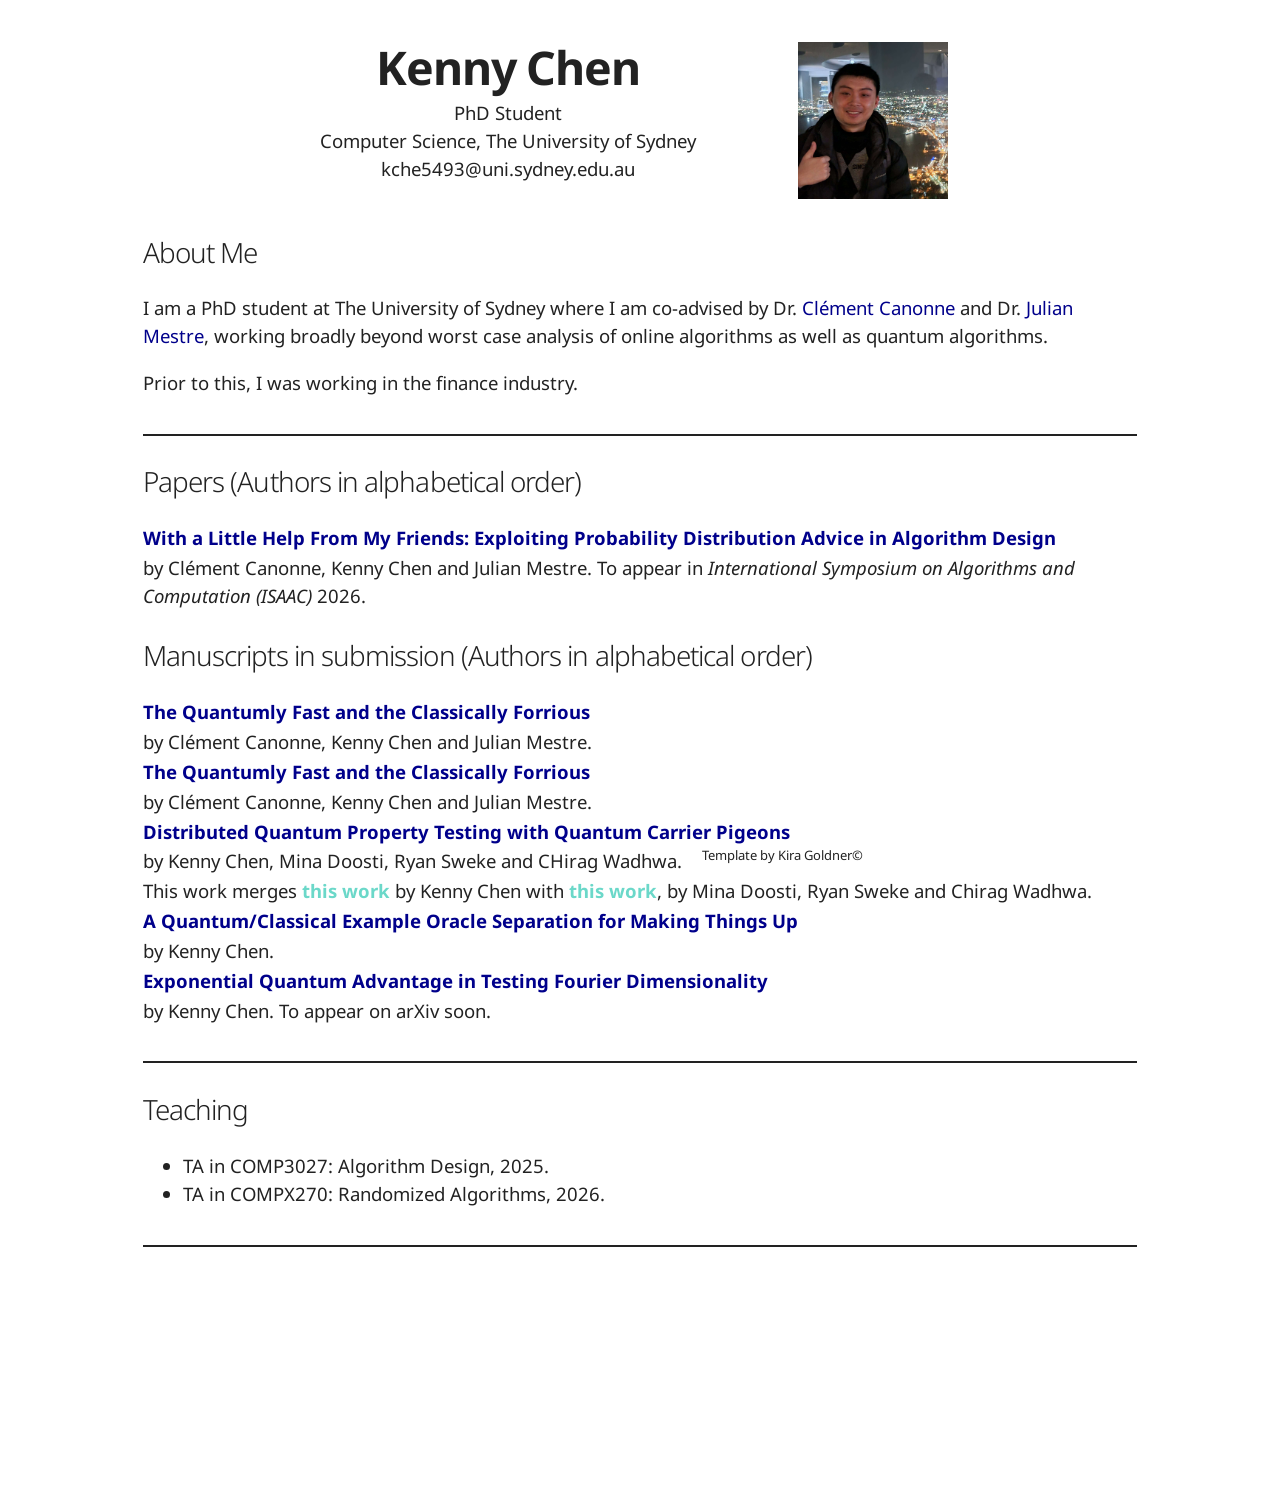
==== index.html @ e3edb9c4 "Update index.html small foramt" ====
<!DOCTYPE html PUBLIC "-//W3C//DTD XHTML 1.0 Strict//EN"
   "http://www.w3.org/TR/xhtml1/DTD/xhtml1-strict.dtd">
<html xml:lang="en" xmlns="http://www.w3.org/1999/xhtml" lang="en">

<head>
	
	<title>
		Kenny Chen
	</title>
	<link rel="stylesheet" type="text/css" href="https://fonts.googleapis.com/css2?family=Noto+Sans:ital,wght@0,400;0,700;1,400;1,700&family=Vollkorn&display=swap">
	<link rel="stylesheet" type="text/css" href="http://fonts.googleapis.com/css?family=Alegreya">
	<link rel="stylesheet" type="text/css" href="http://fonts.googleapis.com/css?family=Vollkorn">
	<link rel="stylesheet" href="main.css" type="text/css"/>
</head>

<body>
    
<div id="contentpane">
    
    <div id="content">

    <div id="pagetitle">
        
    <div id="name"> <h1>Kenny Chen</h1>
    <p>PhD Student<br/>
    Computer Science, The University of Sydney<br/>
    kche5493@uni.sydney.edu.au</p></div>
    
    <div id="headerimg"><img src="Untitled.png" width="150px"></div>
    
    </div>
    

<div>
      <h4>About Me</h4>
      
      <p>I am a PhD student at The University of Sydney where I am co-advised by Dr. <a href="https://ccanonne.github.io/" target="_blank" style="color: #00008b;">Clément Canonne</a> and Dr. <a href="https://www.sydney.edu.au/engineering/about/our-people/academic-staff/julian-mestre.html" target="_blank" style="color: #00008b;">Julian Mestre</a>, working broadly beyond worst case analysis of online algorithms as well as quantum algorithms.</p>
      
      <p>Prior to this, I was working in the finance industry.</p>
</div>

<hr class="divider" />

<div>
      <h4>Papers (Authors in alphabetical order)</h4>
      
     <div class="paper">
          <p class="title"><a href="https://arxiv.org/abs/2505.04949" target="_blank"><b>With a Little Help From My Friends: Exploiting Probability Distribution Advice in Algorithm Design</b></a></i></p>
          <p>by Clément Canonne, Kenny Chen and Julian Mestre. To appear in <i>International Symposium on Algorithms and Computation (ISAAC)</i> 2026.</p>
          <!--<p>In Alice Bob Charlie <b>(ABC 2020)</b>.</p>
     </div> 
     
     <div class="paper">
          <p class="title"><a href="" target="_blank"><b>Look I Have Another Paper</b></a></p>
          <p>with Coauthor Four and Coauthor Five.</p>
          <p>In Xylophone Yemen Zoo <b>(Zoo 2015)</b>.</p>
     </div> -->




</div>   


<div>
      <h4>Manuscripts in submission (Authors in alphabetical order)</h4>
      
     <div class="paper">
		 <p class="title"><a href="https://arxiv.org/abs/2602.07503" target="_blank"><b>The Quantumly Fast and the Classically Forrious</b></a></i></p>
		 <p>by Clément Canonne, Kenny Chen and Julian Mestre.</p>
		 <p class="title"><a href="https://arxiv.org/abs/2609.08864" target="_blank"><b>The Quantumly Fast and the Classically Forrious</b></a></i></p>
		 <p>by Clément Canonne, Kenny Chen and Julian Mestre.</p>
		 <p class="title"><a href="https://arxiv.org/abs/2606.31753v2" target="_blank"><b>Distributed Quantum Property Testing with Quantum Carrier Pigeons</b></a></i></p>
		 <p>by Kenny Chen, Mina Doosti, Ryan Sweke and CHirag Wadhwa.</p> 
		 <p>This work merges <a href="https://arxiv.org/abs/2606.31753" target="_blank"><b>this work</b></a></i> by Kenny Chen with <a href="https://arxiv.org/abs/2604.05962" target="_blank"><b>this work</b></a></i>, by Mina Doosti, Ryan Sweke and Chirag Wadhwa.</p>
		 <p class="title"><a href="https://arxiv.org/abs/2608.11648" target="_blank" style="color: #00008b;"><b>A Quantum/Classical Example Oracle Separation for Making Things Up</b></a></i></p>
		 <p>by Kenny Chen.</p>
		 <p class="title"><a href="" target="_blank" style="color: #00008b;"><b>Exponential Quantum Advantage in Testing Fourier Dimensionality</b></a></i></p>
		 <p>by Kenny Chen. To appear on arXiv soon.</p>
          <!--<p>In Alice Bob Charlie <b>(ABC 2020)</b>.</p>
     </div> 
     
     <div class="paper">
          <p class="title"><a href="" target="_blank"><b>Look I Have Another Paper</b></a></p>
          <p>with Coauthor Four and Coauthor Five.</p>
          <p>In Xylophone Yemen Zoo <b>(Zoo 2015)</b>.</p>
     </div> -->




</div>       

<hr class="divider" />

<div>
      <h4>Teaching</h4>
      
      <p>
      <ul>
      <li>TA in COMP3027: Algorithm Design, 2025.</li>
	  <li>TA in COMPX270: Randomized Algorithms, 2026.</li>
      </ul>
      </p>
</div>

<hr class="divider" />

<!--<div>

      <h4>Some Seminar</h4>
      
      <p>
      <table class="rg" style="margin-left:auto; margin-right:auto;">
      <tr>
        <th style="width: 100px;">Date</th>
        <th style="width: 350px;">Speaker</th>
        <th style="width: 350px;">Title</th>
      </tr>
      <tr>
        <td>9/1/20</td>
        <td>Alice Bobbington</td>
        <td>SNARKy STARKs</td>
      </tr>
      <tr>
        <td>9/8/20</td>
        <td>Charlie Davidson</td>
        <td>Sharp DAGs</td>
      </tr>
      </table></p>

</div>-->

   


    </div>


</div>

    <div id="buffer"></div>
    <div id="footer">   <div>Template by Kira Goldner&#169;</div> </div>
    <!-- If you really feel uncomfortable with giving me credit by name on your site, rather than deleting, please at lease uncomment and use the following logo credit. -->
    <!--div id="footer"><div id="logo"> <a href="https://www.kiragoldner.com/" target="_blank"><img src="https://www.kiragoldner.com/favicon.png" width="12pt"/></a></div><div>&#169; Template</div-->

  </body>


</html>
---- main.css ----
html {
  font-size: 72.5%; }

body {
    -webkit-animation-delay: 0.1s;
    -webkit-animation-name: fontfix;
    -webkit-animation-duration: 0.1s;
    -webkit-animation-iteration-count: 1;
    -webkit-animation-timing-function: linear;
    font-size: 1.6em; /* currently ems cause chrome bug misinterpreting rems on body element */
    line-height: 1.7;
    font-weight: 400;
    font-family: "Noto Sans", sans-serif;
    color: #222; 
}

@-webkit-keyframes fontfix {
    from { opacity: 1; }
    to   { opacity: 1; }
}

h1, h2, h3, h4, h5, h6 {
  margin-top: 0;
  margin-bottom: 2rem;
  font-weight: 300; }
h1 { font-size: 4.0rem; line-height: 1.2;  letter-spacing: -.1rem;}
h2 { font-size: 3.6rem; line-height: 1.25; letter-spacing: -.1rem; }
h3 { font-size: 3.0rem; line-height: 1.3;  letter-spacing: -.1rem; }
h4 { font-size: 2.4rem; line-height: 1.35; letter-spacing: -.08rem; margin-top:2.4rem;}
h5 { font-size: 1.8rem; line-height: 1.5;  letter-spacing: -.05rem; }
h6 { font-size: 1.5rem; line-height: 1.6;  letter-spacing: 0; }

div#headpane {

    position:relative;
    margin-left:auto;
    margin-right:auto;
    margin-top:40px;
    height:auto;
    width: 950px;
}

div#contentpane {
    
    position:relative;
    margin-top: -10px;
    margin-left:auto;
    margin-right:auto;
    padding-bottom: 100px;
    color: #222222;
    font-size:100%;
    width: 85%; 
    background-color: #FFFFFF;
    clear: both;
    line-height: 150%;
    z-index: 1;
}

div#content {
    position: relative;
    top: 20px;
    margin-left:40px;
    margin-right:40px;
    width: auto;
}

div#pagetitle{
    
    text-align:left;
    margin-top: 3%;
    /*margin-left: 10%;*/
    margin-left: auto;
    margin-right: auto;
    width: 700px;
    margin-bottom: 3%; /*previously 4*/
    display: flex;
    justify-content: center;
}

#headerimg {
    margin-left: 100px;
    border: 2px solid #FFFFFF;
    width: 150px;
    height: 150px;
    margin-bottom: 10px;
    margin-right: 10px;
}

#name {
    vertical-align: top;
    text-align: center;
}

p {
    height: auto;
    margin: 0;
    margin-bottom: 1em;
}

h1{
    color: #222222;     
    font-weight: bold;
    margin: 0% 0% 1% 0%;
}

h2{
    color: #222222;
    margin: -1% 0%;
    font-weight: bold;
}

h3 {
    font-weight: bold;
}

h1 > a{
    color: #222222;
    text-decoration: none;
    font-weight: bold;
}

h1>a:hover {
    color: #222222;
    text-decoration: none;
    font-weight: bold;
}

#footer {
    margin: 30px 0px;
    text-align: center;
    position: fixed;
    bottom: 0px;
    font-size:70%;
    width: 100%;
    color: #222222;
    z-index: 0;
    display: flex;
    justify-content: center;
    align-items: flex-start;    
}

#footer a:hover, #contentpane a:hover {
    color: #40A596;
}

hr {
    color: #222222;
    height = 1px;
}

a {
    color: #6BD8C9;  
    text-decoration: none;
    /*font-weight: normal;*/
}

table ol {
    margin: 0%;
    margin-left: -1.3em;
}

.rg {
    border-collapse: collapse;
    text-align:left;
    vertical-align: top;
}

.rg table, .rg th, .rg td{
    border-bottom: 1px solid black;
    border-collapse: collapse;
    vertical-align: top;
}

.rg th, .rg td {
    padding: 5px 10px;
}

.paper {
  margin-bottom: 20px 
}

.paper p {
  margin-bottom: 2px 
}

.paper .title a {
  color: #00008b;
}

.paper .title a:visited {
  color: #00008b;
}
  
.divider {
    height: 2px;
    border: #222222;    
    background-color: #222222;  
    margin-top: 3.2rem;  
    margin-bottom: 2.4rem;  
  }
  
.nav {
    width: 100%;
    background-color: #d3f3ef; 
    border-color: #d3f3ef;
    color: #222222;
    margin-top: -13px;
    margin-left: -8px;
    margin-bottom: 20px;
    text-align: center;
    font-size: 90%;
    position: fixed;
    z-index: 2;
    display: flex;
    justify-content: space-evenly;
    align-items: center;    
    height: 50px;
}

.nav div {
    padding: 0px 5px;
}

.nav a {
    color: #222222;
}

.nav a:hover {
    color: #40A596;
}

#empty {
    width: 100%;
    height: 40px;
}

.on {
    font-weight: bold;
}

#buffer {
    width: 100%;
    height: 140px;
    z-index: 0;
}

#logo {
    height: 15pt;
    margin-right: 2px;
    margin-left: 5px;
    padding-top: 2px;
}
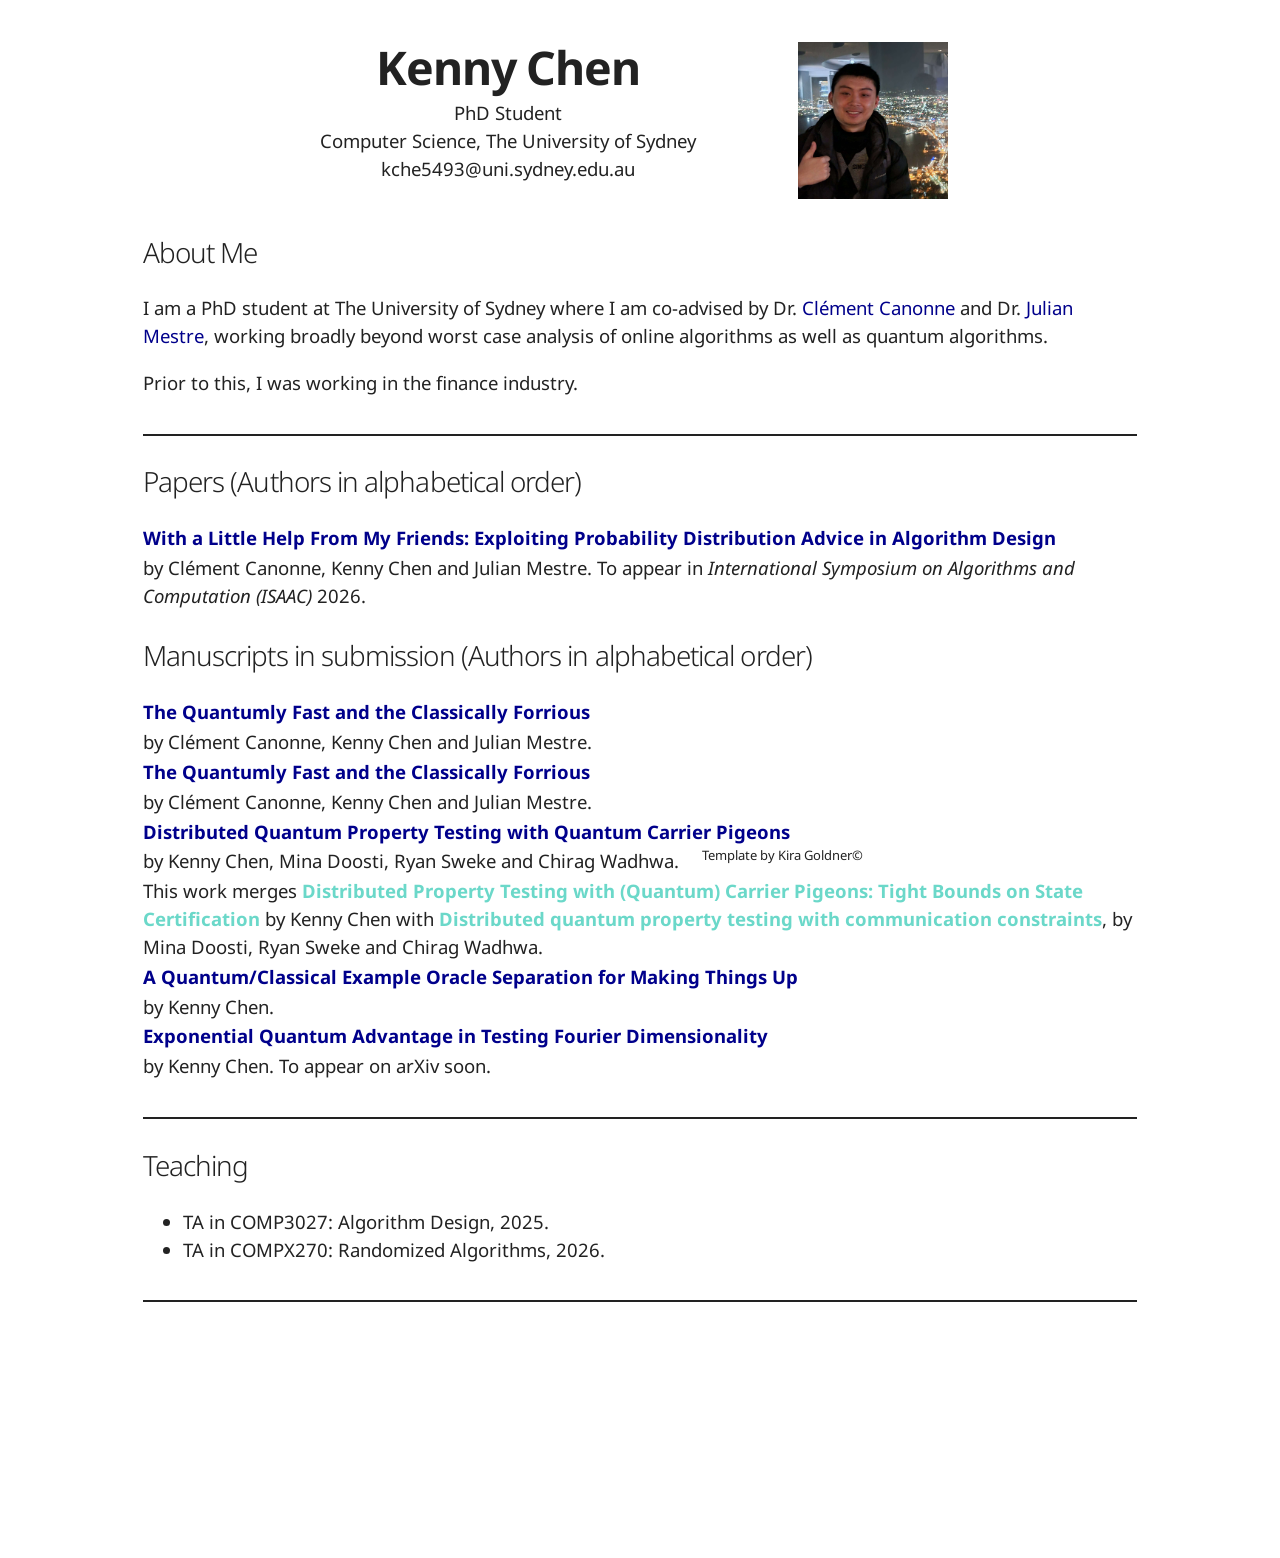
==== commit 5648a83d: "Update index.html paper names" ====
--- a/index.html
+++ b/index.html
@@ -71,8 +71,8 @@
 		 <p class="title"><a href="https://arxiv.org/abs/2609.08864" target="_blank"><b>The Quantumly Fast and the Classically Forrious</b></a></i></p>
 		 <p>by Clément Canonne, Kenny Chen and Julian Mestre.</p>
 		 <p class="title"><a href="https://arxiv.org/abs/2606.31753v2" target="_blank"><b>Distributed Quantum Property Testing with Quantum Carrier Pigeons</b></a></i></p>
-		 <p>by Kenny Chen, Mina Doosti, Ryan Sweke and CHirag Wadhwa.</p> 
-		 <p>This work merges <a href="https://arxiv.org/abs/2606.31753" target="_blank"><b>this work</b></a></i> by Kenny Chen with <a href="https://arxiv.org/abs/2604.05962" target="_blank"><b>this work</b></a></i>, by Mina Doosti, Ryan Sweke and Chirag Wadhwa.</p>
+		 <p>by Kenny Chen, Mina Doosti, Ryan Sweke and Chirag Wadhwa.</p> 
+		 <p>This work merges <a href="https://arxiv.org/abs/2606.31753" target="_blank"><b>Distributed Property Testing with (Quantum) Carrier Pigeons: Tight Bounds on State Certification</b></a></i> by Kenny Chen with <a href="https://arxiv.org/abs/2604.05962" target="_blank"><b>Distributed quantum property testing with communication constraints</b></a></i>, by Mina Doosti, Ryan Sweke and Chirag Wadhwa.</p>
 		 <p class="title"><a href="https://arxiv.org/abs/2608.11648" target="_blank" style="color: #00008b;"><b>A Quantum/Classical Example Oracle Separation for Making Things Up</b></a></i></p>
 		 <p>by Kenny Chen.</p>
 		 <p class="title"><a href="" target="_blank" style="color: #00008b;"><b>Exponential Quantum Advantage in Testing Fourier Dimensionality</b></a></i></p>
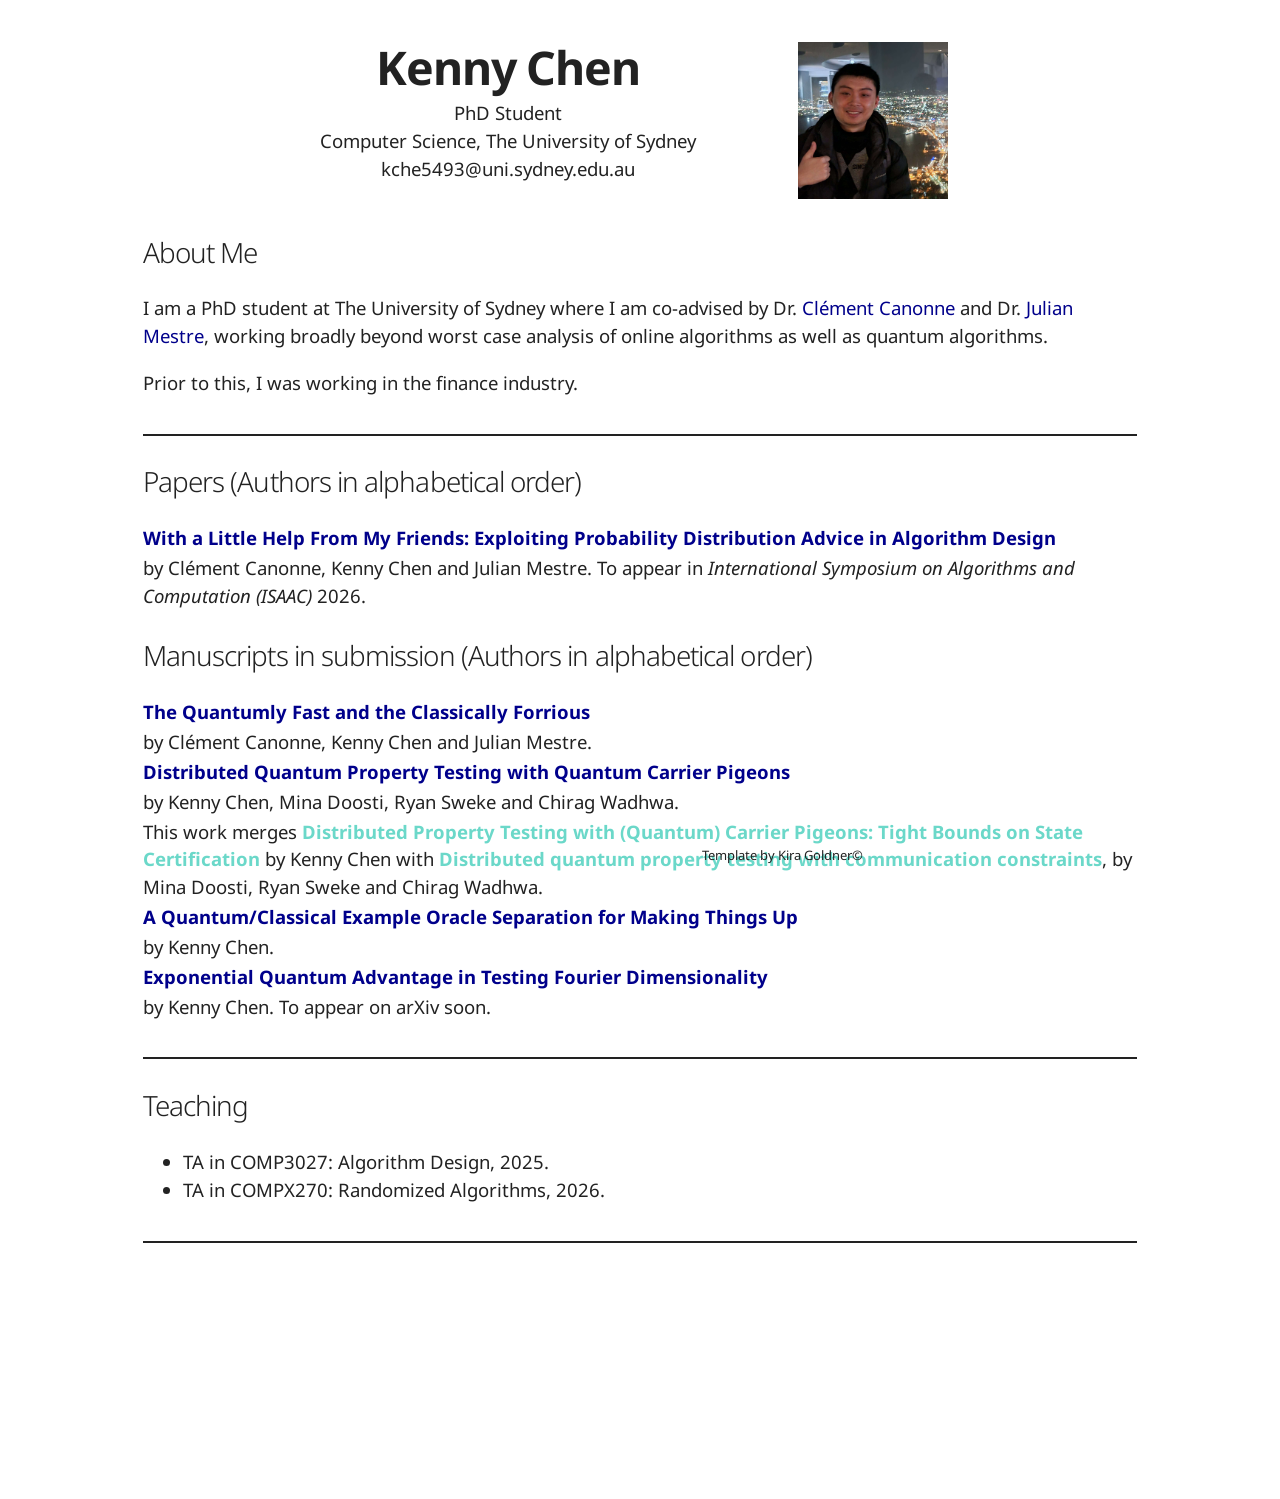
==== commit bf6f6446: "Update index.html Dupe" ====
--- a/index.html
+++ b/index.html
@@ -66,8 +66,6 @@
       <h4>Manuscripts in submission (Authors in alphabetical order)</h4>
       
      <div class="paper">
-		 <p class="title"><a href="https://arxiv.org/abs/2602.07503" target="_blank"><b>The Quantumly Fast and the Classically Forrious</b></a></i></p>
-		 <p>by Clément Canonne, Kenny Chen and Julian Mestre.</p>
 		 <p class="title"><a href="https://arxiv.org/abs/2609.08864" target="_blank"><b>The Quantumly Fast and the Classically Forrious</b></a></i></p>
 		 <p>by Clément Canonne, Kenny Chen and Julian Mestre.</p>
 		 <p class="title"><a href="https://arxiv.org/abs/2606.31753v2" target="_blank"><b>Distributed Quantum Property Testing with Quantum Carrier Pigeons</b></a></i></p>
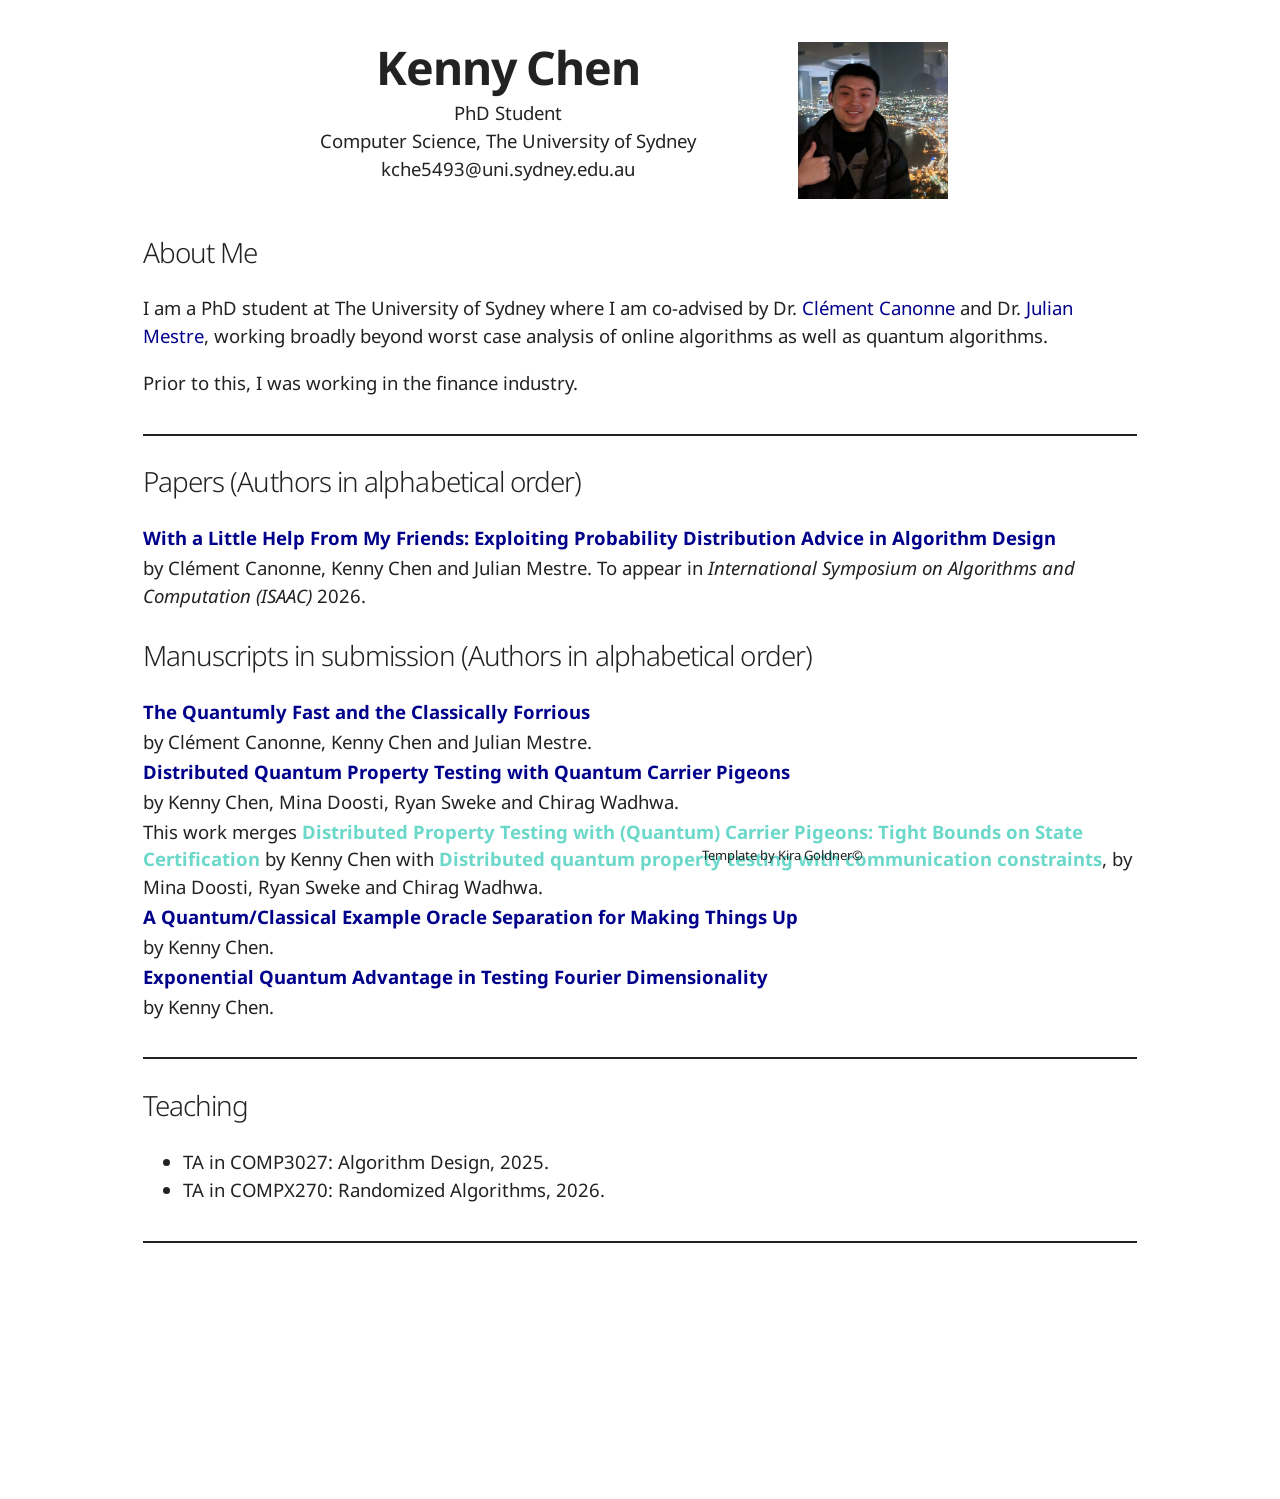
==== commit 6618c757: "Update index.html Adding paper link" ====
--- a/index.html
+++ b/index.html
@@ -73,8 +73,8 @@
 		 <p>This work merges <a href="https://arxiv.org/abs/2606.31753" target="_blank"><b>Distributed Property Testing with (Quantum) Carrier Pigeons: Tight Bounds on State Certification</b></a></i> by Kenny Chen with <a href="https://arxiv.org/abs/2604.05962" target="_blank"><b>Distributed quantum property testing with communication constraints</b></a></i>, by Mina Doosti, Ryan Sweke and Chirag Wadhwa.</p>
 		 <p class="title"><a href="https://arxiv.org/abs/2608.11648" target="_blank" style="color: #00008b;"><b>A Quantum/Classical Example Oracle Separation for Making Things Up</b></a></i></p>
 		 <p>by Kenny Chen.</p>
-		 <p class="title"><a href="" target="_blank" style="color: #00008b;"><b>Exponential Quantum Advantage in Testing Fourier Dimensionality</b></a></i></p>
-		 <p>by Kenny Chen. To appear on arXiv soon.</p>
+		 <p class="title"><a href="https://arxiv.org/abs/2609.25816" target="_blank" style="color: #00008b;"><b>Exponential Quantum Advantage in Testing Fourier Dimensionality</b></a></i></p>
+		 <p>by Kenny Chen.</p>
           <!--<p>In Alice Bob Charlie <b>(ABC 2020)</b>.</p>
      </div> 
      
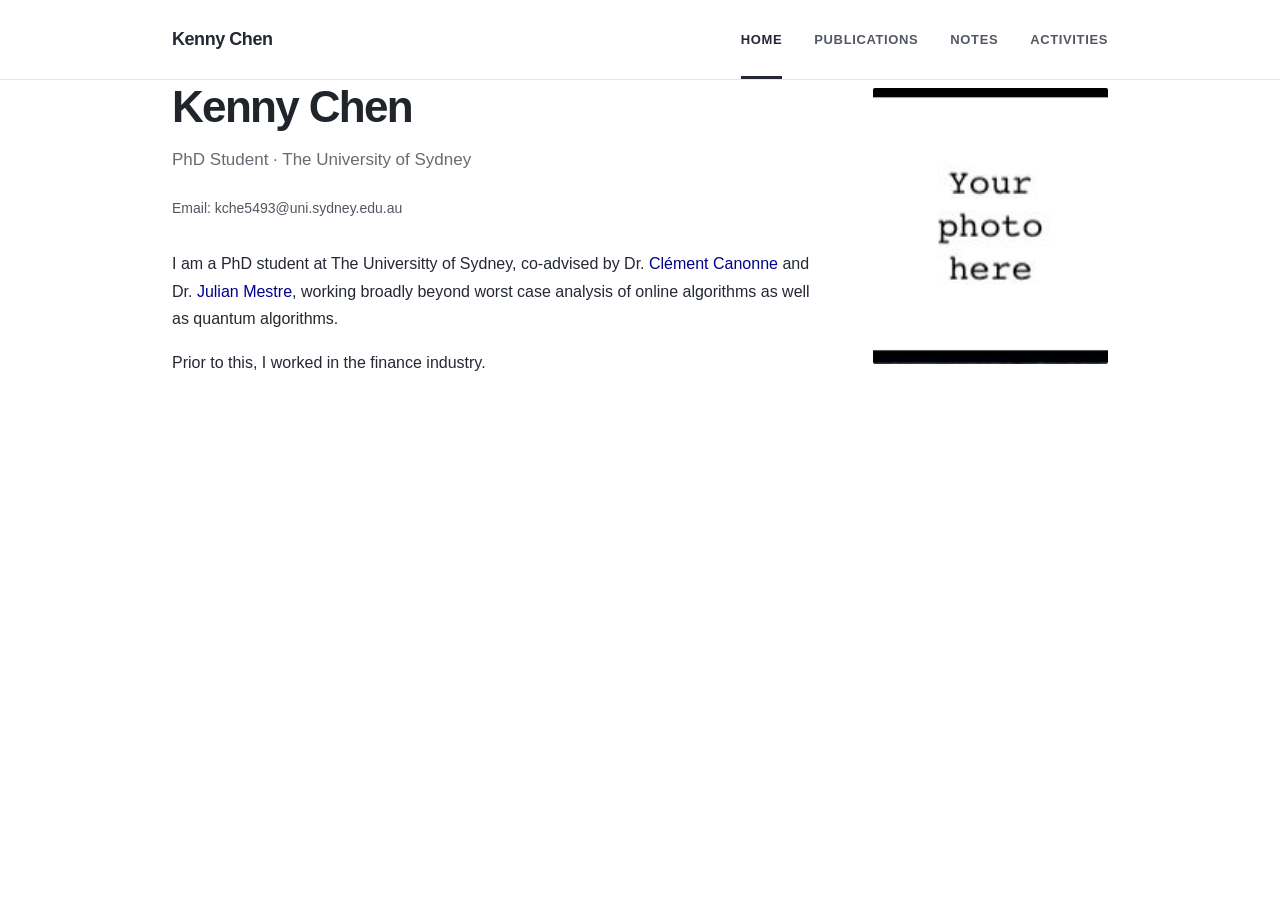
==== commit c471285a: "Moving to new website" ====
--- a/index.html
+++ b/index.html
@@ -1,148 +1,22 @@
-<!DOCTYPE html PUBLIC "-//W3C//DTD XHTML 1.0 Strict//EN"
-   "http://www.w3.org/TR/xhtml1/DTD/xhtml1-strict.dtd">
-<html xml:lang="en" xmlns="http://www.w3.org/1999/xhtml" lang="en">
-
-<head>
-	
-	<title>
-		Kenny Chen
-	</title>
-	<link rel="stylesheet" type="text/css" href="https://fonts.googleapis.com/css2?family=Noto+Sans:ital,wght@0,400;0,700;1,400;1,700&family=Vollkorn&display=swap">
-	<link rel="stylesheet" type="text/css" href="http://fonts.googleapis.com/css?family=Alegreya">
-	<link rel="stylesheet" type="text/css" href="http://fonts.googleapis.com/css?family=Vollkorn">
-	<link rel="stylesheet" href="main.css" type="text/css"/>
-</head>
-
-<body>
-    
-<div id="contentpane">
-    
-    <div id="content">
-
-    <div id="pagetitle">
-        
-    <div id="name"> <h1>Kenny Chen</h1>
-    <p>PhD Student<br/>
-    Computer Science, The University of Sydney<br/>
-    kche5493@uni.sydney.edu.au</p></div>
-    
-    <div id="headerimg"><img src="Untitled.png" width="150px"></div>
-    
-    </div>
-    
-
-<div>
-      <h4>About Me</h4>
-      
-      <p>I am a PhD student at The University of Sydney where I am co-advised by Dr. <a href="https://ccanonne.github.io/" target="_blank" style="color: #00008b;">Clément Canonne</a> and Dr. <a href="https://www.sydney.edu.au/engineering/about/our-people/academic-staff/julian-mestre.html" target="_blank" style="color: #00008b;">Julian Mestre</a>, working broadly beyond worst case analysis of online algorithms as well as quantum algorithms.</p>
-      
-      <p>Prior to this, I was working in the finance industry.</p>
-</div>
-
-<hr class="divider" />
-
-<div>
-      <h4>Papers (Authors in alphabetical order)</h4>
-      
-     <div class="paper">
-          <p class="title"><a href="https://arxiv.org/abs/2505.04949" target="_blank"><b>With a Little Help From My Friends: Exploiting Probability Distribution Advice in Algorithm Design</b></a></i></p>
-          <p>by Clément Canonne, Kenny Chen and Julian Mestre. To appear in <i>International Symposium on Algorithms and Computation (ISAAC)</i> 2026.</p>
-          <!--<p>In Alice Bob Charlie <b>(ABC 2020)</b>.</p>
-     </div> 
-     
-     <div class="paper">
-          <p class="title"><a href="" target="_blank"><b>Look I Have Another Paper</b></a></p>
-          <p>with Coauthor Four and Coauthor Five.</p>
-          <p>In Xylophone Yemen Zoo <b>(Zoo 2015)</b>.</p>
-     </div> -->
-
-
-
-
-</div>   
-
-
-<div>
-      <h4>Manuscripts in submission (Authors in alphabetical order)</h4>
-      
-     <div class="paper">
-		 <p class="title"><a href="https://arxiv.org/abs/2609.08864" target="_blank"><b>The Quantumly Fast and the Classically Forrious</b></a></i></p>
-		 <p>by Clément Canonne, Kenny Chen and Julian Mestre.</p>
-		 <p class="title"><a href="https://arxiv.org/abs/2606.31753v2" target="_blank"><b>Distributed Quantum Property Testing with Quantum Carrier Pigeons</b></a></i></p>
-		 <p>by Kenny Chen, Mina Doosti, Ryan Sweke and Chirag Wadhwa.</p> 
-		 <p>This work merges <a href="https://arxiv.org/abs/2606.31753" target="_blank"><b>Distributed Property Testing with (Quantum) Carrier Pigeons: Tight Bounds on State Certification</b></a></i> by Kenny Chen with <a href="https://arxiv.org/abs/2604.05962" target="_blank"><b>Distributed quantum property testing with communication constraints</b></a></i>, by Mina Doosti, Ryan Sweke and Chirag Wadhwa.</p>
-		 <p class="title"><a href="https://arxiv.org/abs/2608.11648" target="_blank" style="color: #00008b;"><b>A Quantum/Classical Example Oracle Separation for Making Things Up</b></a></i></p>
-		 <p>by Kenny Chen.</p>
-		 <p class="title"><a href="https://arxiv.org/abs/2609.25816" target="_blank" style="color: #00008b;"><b>Exponential Quantum Advantage in Testing Fourier Dimensionality</b></a></i></p>
-		 <p>by Kenny Chen.</p>
-          <!--<p>In Alice Bob Charlie <b>(ABC 2020)</b>.</p>
-     </div> 
-     
-     <div class="paper">
-          <p class="title"><a href="" target="_blank"><b>Look I Have Another Paper</b></a></p>
-          <p>with Coauthor Four and Coauthor Five.</p>
-          <p>In Xylophone Yemen Zoo <b>(Zoo 2015)</b>.</p>
-     </div> -->
-
-
-
-
-</div>       
-
-<hr class="divider" />
-
-<div>
-      <h4>Teaching</h4>
-      
-      <p>
-      <ul>
-      <li>TA in COMP3027: Algorithm Design, 2025.</li>
-	  <li>TA in COMPX270: Randomized Algorithms, 2026.</li>
-      </ul>
-      </p>
-</div>
-
-<hr class="divider" />
-
-<!--<div>
-
-      <h4>Some Seminar</h4>
-      
-      <p>
-      <table class="rg" style="margin-left:auto; margin-right:auto;">
-      <tr>
-        <th style="width: 100px;">Date</th>
-        <th style="width: 350px;">Speaker</th>
-        <th style="width: 350px;">Title</th>
-      </tr>
-      <tr>
-        <td>9/1/20</td>
-        <td>Alice Bobbington</td>
-        <td>SNARKy STARKs</td>
-      </tr>
-      <tr>
-        <td>9/8/20</td>
-        <td>Charlie Davidson</td>
-        <td>Sharp DAGs</td>
-      </tr>
-      </table></p>
-
-</div>-->
-
-   
-
-
-    </div>
-
-
-</div>
-
-    <div id="buffer"></div>
-    <div id="footer">   <div>Template by Kira Goldner&#169;</div> </div>
-    <!-- If you really feel uncomfortable with giving me credit by name on your site, rather than deleting, please at lease uncomment and use the following logo credit. -->
-    <!--div id="footer"><div id="logo"> <a href="https://www.kiragoldner.com/" target="_blank"><img src="https://www.kiragoldner.com/favicon.png" width="12pt"/></a></div><div>&#169; Template</div-->
-
-  </body>
-
-
-</html>
+<!doctype html>
+<html lang="en"><head><meta charset="utf-8"><meta name="viewport" content="width=device-width, initial-scale=1">
+<meta name="description" content="Blargh.">
+<title>Home · Kenny Chen</title><link rel="stylesheet" href="assets/site.css"></head>
+<body><header class="site-header"><div class="wrap header-inner"><a class="site-brand" href="index.html">Kenny Chen</a><nav class="site-nav" aria-label="Main navigation"><a href="index.html" aria-current="page">Home</a>
+<a href="publications.html">Publications</a>
+<a href="notes.html">Notes</a>
+<a href="activities.html">Activities</a></nav></div></header><main class="wrap"><div class="intro-grid">
+  <div>
+    <h1>Kenny Chen</h1>
+    <p class="role">PhD Student · The University of Sydney</p>
+    <p class="profile-meta"><span>Email: kche5493@uni.sydney.edu.au</span></p>
+    <p>I am a PhD student at The Universitty of Sydney, co-advised by Dr. <a href="https://ccanonne.github.io/" target="_blank" style="color: #00008b;">Clément Canonne</a> and Dr. <a href="https://www.sydney.edu.au/engineering/about/our-people/academic-staff/julian-mestre.html" target="_blank" style="color: #00008b;">Julian Mestre</a>, working broadly beyond worst case analysis of online algorithms as well as quantum algorithms.</p>
+    <p>Prior to this, I worked in the finance industry.</p>
+  </div>
+  <figure class="portrait"><img src="images/photo.jpg" alt="Pic"></figure>
+</div>
+<!--<section class="section" aria-labelledby="news-heading"><h2 id="news-heading">News</h2>
+  <ul class="news-list">
+    <li><span class="news-date">Month YYYY</span>Example: Presented work at [conference or seminar].</li>
+  </ul>
+</section>-->
--- a/assets/site.css
+++ b/assets/site.css
@@ -0,0 +1,83 @@
+/* Academic Website — clean, accessible, GitHub Pages friendly. */
+:root {
+  --text: #242832;
+  --muted: #666b74;
+  --link: #315d92;
+  --line: #e5e8eb;
+  --light: #f4f6f8;
+  --max: 1000px;
+}
+* { box-sizing: border-box; }
+html { scroll-behavior: smooth; }
+body { margin: 0; font-family: Arial, Helvetica, sans-serif; font-size: 16px; line-height: 1.73; color: var(--text); background: #fff; }
+a { color: var(--link); text-decoration: none; }
+a:hover { text-decoration: underline; }
+a:focus-visible { outline: 2px solid #315d92; outline-offset: 4px; }
+.wrap { max-width: var(--max); margin: 0 auto; padding: 0 32px; }
+.site-header { border-bottom: 1px solid var(--line); }
+.header-inner { min-height: 79px; display: flex; align-items: center; justify-content: space-between; gap: 24px; }
+.site-brand { font-weight: 600; font-size: 18px; letter-spacing: -.025em; color: var(--text); white-space: nowrap; }
+.site-brand:hover { text-decoration: none; color: var(--link); }
+.site-nav { display: flex; align-items: stretch; gap: 32px; align-self: stretch; flex-wrap: wrap; }
+.site-nav a { display: inline-flex; align-items: center; color: #525862; font-size: 13px; font-weight: 600; letter-spacing: .048em; text-transform: uppercase; padding: 5px 0 1px; border-bottom: 3px solid transparent; }
+.site-nav a:hover { text-decoration: none; color: var(--text); border-bottom-color: #c0c6ce; }
+.site-nav a[aria-current="page"], .site-nav a.active { color: var(--text); border-bottom-color: var(--text); }
+main { padding-top: 65px; padding-bottom: 72px; min-height: calc(100vh - 177px); }
+.intro-grid { display: grid; grid-template-columns: minmax(0,1fr) 235px; align-items: start; gap: 62px; }
+h1,h2,h3 { color: #20242b; font-weight: 600; line-height: 1.24; }
+h1 { font-size: clamp(32px, 4.4vw, 44px); letter-spacing: -.038em; margin: 0 0 10px; }
+h2 { font-size: 23px; letter-spacing: -.024em; margin: 0 0 23px; }
+h3 { font-size: 18px; letter-spacing: -.018em; margin: 0 0 10px; }
+p { margin: 0 0 16px; }
+.role { font-size: 17px; margin: 0 0 22px; color: var(--muted); }
+.profile-meta { color: #505760; font-size: 14px; line-height: 1.8; margin: 0 0 29px; }
+.profile-meta span + span:before { content: '·'; color: #a4a9b0; padding: 0 11px; }
+.portrait { margin: 8px 0 0; }
+.portrait img { width: 100%; display: block; aspect-ratio: 4/4.7; object-fit: cover; border-radius: 2px; background: #f0f1f3; }
+.portrait figcaption { margin-top: 8px; text-align: center; font-size: 12px; color: var(--muted); }
+.section { padding-top: 38px; margin-top: 34px; border-top: 1px solid var(--line); }
+.section p:last-child, .page-intro p:last-child { margin-bottom: 0; }
+.news-list { list-style: none; margin: 0; padding: 0; max-width: 860px; }
+.news-list li { margin-bottom: 14px; padding-left: 0; }
+.news-date { font-weight: 600; font-size: 14px; color: #515763; margin-right: 11px; white-space: nowrap; }
+.page-intro { max-width: 760px; margin-bottom: 42px; }
+.page-intro h1 { margin-bottom: 19px; }
+.lead { color: var(--muted); font-size: 16px; }
+.entry-list { margin: 0; padding: 0; list-style: none; }
+.entry { margin: 0 0 25px; padding-bottom: 24px; border-bottom: 1px solid #eff0f2; }
+.entry:last-child { border-bottom: 0; }
+.entry-title { font-weight: 600; font-size: 17px; line-height: 1.4; }
+.entry-meta { color: var(--muted); font-size: 14px; margin-top: 5px; }
+.entry-excerpt { color: #565e67; font-size: 15px; margin-top: 9px; margin-bottom: 0; max-width: 760px; }
+.kicker { font-size: 12px; letter-spacing: .07em; text-transform: uppercase; color: var(--muted); font-weight: 700; margin: 0 0 10px; }
+.note-row { display: grid; grid-template-columns: 130px minmax(0,1fr); gap: 20px; padding: 23px 0; border-bottom: 1px solid var(--line); }
+.note-row:first-of-type { border-top: 1px solid var(--line); }
+.note-date { font-size: 13px; color: var(--muted); padding-top: 4px; }
+.note-row h2 { font-size: 19px; margin-bottom: 7px; }
+.note-row p { font-size: 15px; color: #555d67; margin-bottom: 7px; }
+.note-tag { color: var(--muted); font-size: 12px; text-transform: uppercase; letter-spacing: .065em; }
+.content-column { max-width: 750px; }
+.simple-list { margin: 0 0 25px; padding-left: 21px; }
+.simple-list li { margin: 7px 0; }
+.empty-guide { font-size: 13px; color: #727782; border-left: 2px solid #d5dbe1; padding: 3px 0 3px 14px; margin: 0 0 30px; }
+.article { max-width: 730px; }
+.article h1 { margin-bottom: 9px; }
+.article .article-meta { color: var(--muted); font-size: 14px; margin-bottom: 34px; }
+.article p { margin-bottom: 18px; }
+.back-link { display: inline-block; font-size: 14px; margin-bottom: 33px; }
+.site-footer { border-top: 1px solid var(--line); }
+.footer-inner { color: #737983; font-size: 12px; display: flex; justify-content: space-between; padding-top: 23px; padding-bottom: 24px; gap: 20px; }
+@media(max-width: 720px) {
+ .wrap { padding-left: 22px; padding-right: 22px; }
+ .header-inner { padding-top: 19px; padding-bottom: 0; flex-direction: column; align-items: flex-start; gap: 3px; }
+ .site-nav { gap: 22px; width: 100%; }
+ .site-nav a { font-size: 11px; min-height: 43px; }
+ main { padding-top: 38px; }
+ .intro-grid { grid-template-columns: 1fr; gap: 15px; }
+ .portrait { grid-row: 1; max-width: 170px; margin: 0 0 10px; }
+ .portrait img { aspect-ratio: 1; }
+ .portrait figcaption { text-align: left; }
+ .note-row { grid-template-columns: 1fr; gap: 0; }
+ .footer-inner { flex-direction: column; gap: 2px; }
+}
+@media (prefers-reduced-motion: reduce) { html { scroll-behavior: auto; } }
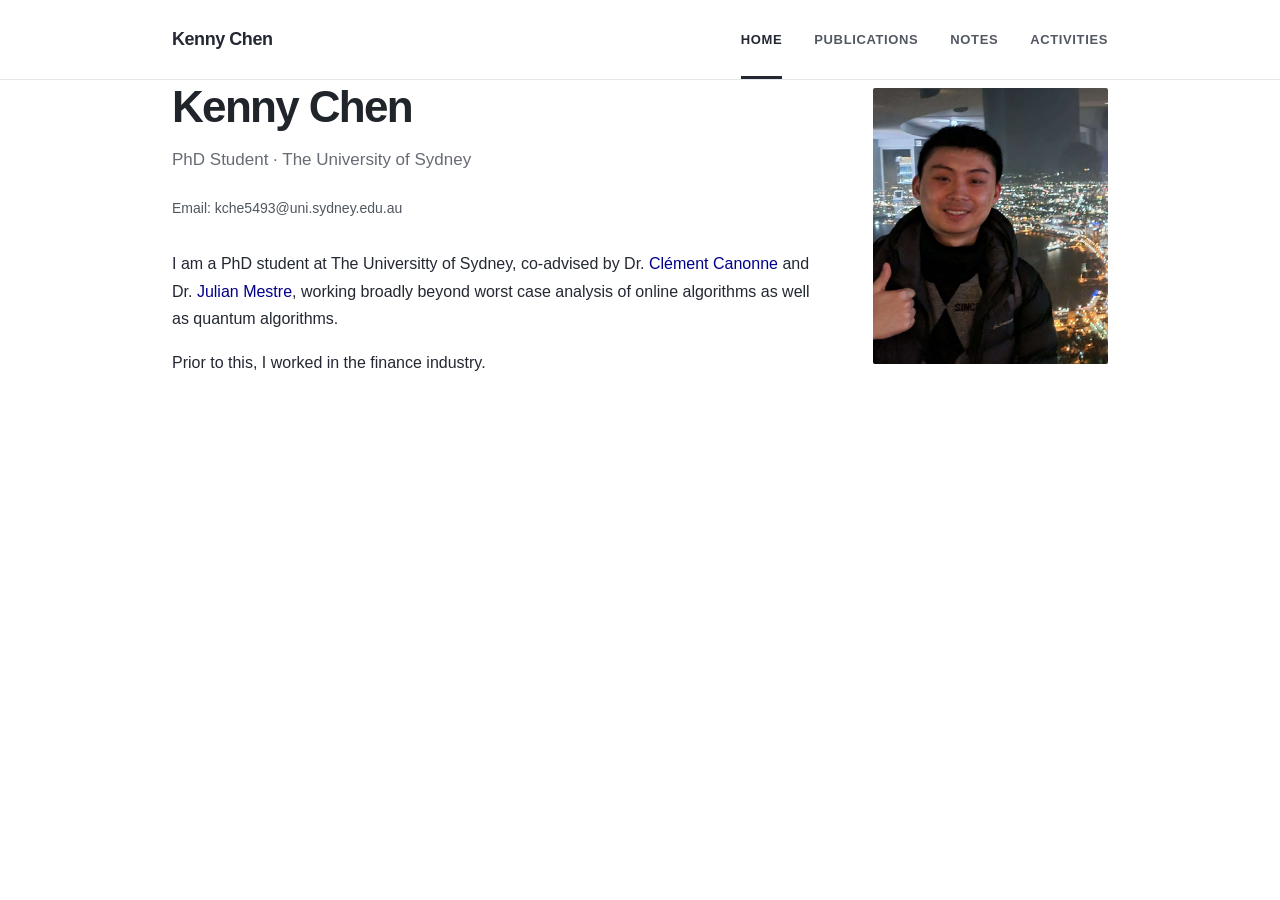
==== commit b28c6e36: "Changing photo" ====
--- a/index.html
+++ b/index.html
@@ -13,7 +13,7 @@
     <p>I am a PhD student at The Universitty of Sydney, co-advised by Dr. <a href="https://ccanonne.github.io/" target="_blank" style="color: #00008b;">Clément Canonne</a> and Dr. <a href="https://www.sydney.edu.au/engineering/about/our-people/academic-staff/julian-mestre.html" target="_blank" style="color: #00008b;">Julian Mestre</a>, working broadly beyond worst case analysis of online algorithms as well as quantum algorithms.</p>
     <p>Prior to this, I worked in the finance industry.</p>
   </div>
-  <figure class="portrait"><img src="images/photo.jpg" alt="Pic"></figure>
+  <figure class="portrait"><img src="images/photo.png" alt="Pic"></figure>
 </div>
 <!--<section class="section" aria-labelledby="news-heading"><h2 id="news-heading">News</h2>
   <ul class="news-list">
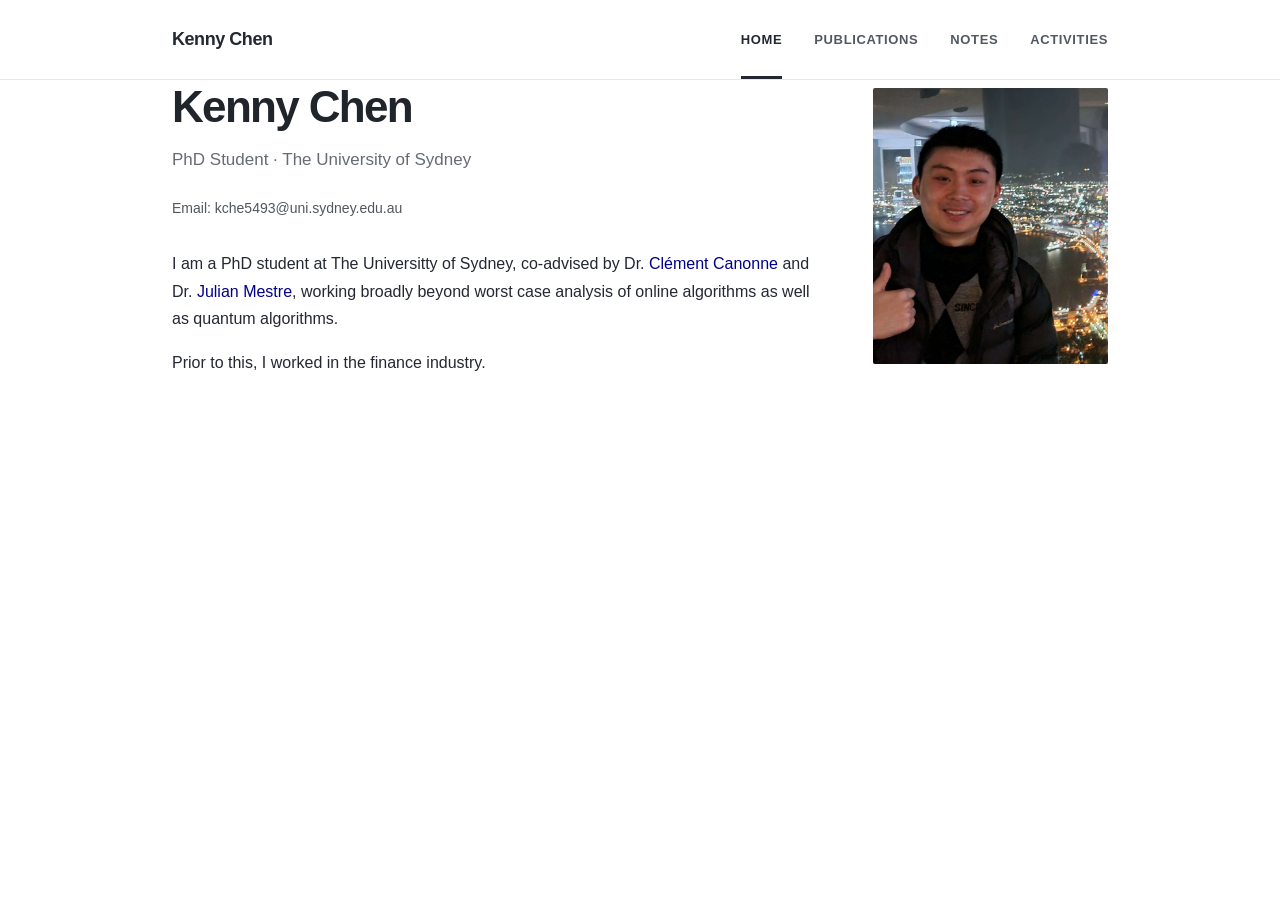
==== commit c179daee: "Formatting cleanup" ====
--- a/index.html
+++ b/index.html
@@ -2,10 +2,20 @@
 <html lang="en"><head><meta charset="utf-8"><meta name="viewport" content="width=device-width, initial-scale=1">
 <meta name="description" content="Blargh.">
 <title>Home · Kenny Chen</title><link rel="stylesheet" href="assets/site.css"></head>
-<body><header class="site-header"><div class="wrap header-inner"><a class="site-brand" href="index.html">Kenny Chen</a><nav class="site-nav" aria-label="Main navigation"><a href="index.html" aria-current="page">Home</a>
-<a href="publications.html">Publications</a>
-<a href="notes.html">Notes</a>
-<a href="activities.html">Activities</a></nav></div></header><main class="wrap"><div class="intro-grid">
+<body>
+  <header class="site-header">
+    <div class="wrap header-inner">
+      <a class="site-brand" href="index.html">Kenny Chen</a>
+      <nav class="site-nav" aria-label="Main navigation">
+        <a href="index.html" aria-current="page">Home</a>
+        <a href="publications.html">Publications</a>
+        <a href="notes.html">Notes</a>
+        <a href="activities.html">Activities</a>
+      </nav>
+    </div>
+  </header>
+<main class="wrap">
+  <div class="intro-grid">
   <div>
     <h1>Kenny Chen</h1>
     <p class="role">PhD Student · The University of Sydney</p>
